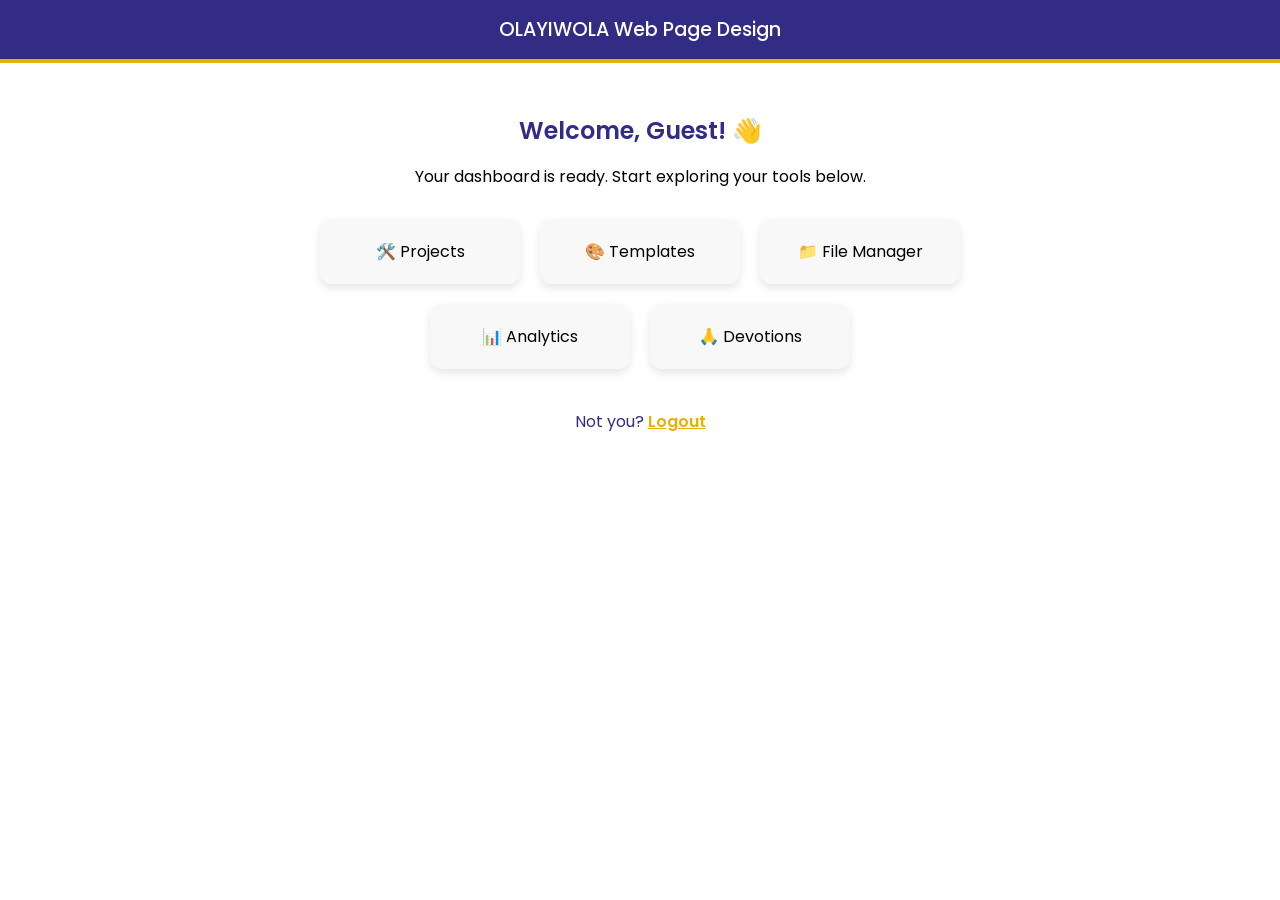
==== dashboard.html @ 11b320f3 "Olayiwola sign up" ====
<!DOCTYPE html>
<html lang="en">
<head>
  <meta charset="UTF-8" />
  <meta name="viewport" content="width=device-width, initial-scale=1.0"/>
  <title>Dashboard | OLAYIWOLA</title>

  <link href="https://fonts.googleapis.com/css2?family=Poppins:wght@300;500;700&display=swap" rel="stylesheet">
  <link rel="stylesheet" href="style.css" />

  <style>
    .dashboard {
      padding: 30px;
      max-width: 900px;
      margin: auto;
      text-align: center;
    }

    .welcome {
      font-size: 1.5em;
      font-weight: 600;
      color: #322C84;
      margin-top: 20px;
    }

    .nav-bar {
      background-color: #322C84;
      color: white;
      padding: 15px;
      text-align: center;
      font-size: 1.2em;
      font-weight: 500;
      border-bottom: 4px solid #E8B000;
    }

    .features {
      display: flex;
      flex-wrap: wrap;
      justify-content: center;
      margin-top: 30px;
      gap: 20px;
    }

    .card {
      background: #f8f8f8;
      padding: 20px;
      border-radius: 12px;
      width: 200px;
      box-shadow: 0 4px 10px rgba(0,0,0,0.1);
      transition: transform 0.3s ease;
    }

    .card:hover {
      transform: translateY(-5px);
      box-shadow: 0 6px 20px rgba(50, 44, 132, 0.2);
    }

    .logout {
      margin-top: 40px;
      color: #322C84;
    }

    .logout a {
      color: #E8B000;
      text-decoration: underline;
      font-weight: 600;
    }
  </style>
</head>
<body>
  <div class="nav-bar">OLAYIWOLA Web Page Design</div>

  <div class="dashboard">
    <h1 class="welcome" id="welcomeName">Welcome! 👋</h1>
    <p>Your dashboard is ready. Start exploring your tools below.</p>

    <div class="features">
      <div class="card">🛠️ Projects</div>
      <div class="card">🎨 Templates</div>
      <div class="card">📁 File Manager</div>
      <div class="card">📊 Analytics</div>
      <div class="card">🙏 Devotions</div>
    </div>

    <div class="logout">
      Not you? <a href="login.html">Logout</a>
    </div>
  </div>

  <script>
    const name = localStorage.getItem("olayiUser");
    const welcome = document.getElementById("welcomeName");

    if (name) {
      welcome.textContent = `Welcome, ${name}! 👋`;
    } else {
      welcome.textContent = "Welcome, Guest! 👋";
    }
  </script>
</body>
</html>
---- style.css ----
* {
  box-sizing: border-box;
}

body {
  margin: 0;
  padding: 0;
  font-family: 'Poppins', sans-serif;
  background: white;
}

.container {
  display: flex;
  flex-direction: column;
  align-items: center;
}

.top {
  background: linear-gradient(135deg, #322C84, #4B3AB7);
  width: 100%;
  padding: 30px 0;
  border-bottom-left-radius: 40px;
  border-bottom-right-radius: 40px;
  text-align: center;
}

.logo-img {
  width: 180px;
  height: auto;
  border-radius: 50%;
  box-shadow: 0 4px 10px rgba(0,0,0,0.2);
}

.form-container {
  margin-top: -30px;
  background: white;
  padding: 25px;
  border-radius: 16px;
  width: 100%;
  max-width: 400px;
  box-shadow: 0 10px 25px rgba(50, 44, 132, 0.2);
  transition: transform 0.3s ease, box-shadow 0.3s ease;
}

.form-container:hover {
  transform: translateY(-4px);
  box-shadow: 0 15px 30px rgba(50, 44, 132, 0.3);
}

.form-container h2 {
  margin: 0 0 10px;
  text-align: center;
  color: #322C84;
}

.subtitle {
  text-align: center;
  color: #555;
  font-size: 0.95em;
  margin-bottom: 20px;
  font-weight: 500;
}

input[type="text"],
input[type="email"],
input[type="password"] {
  width: 100%;
  padding: 14px;
  margin-bottom: 10px;
  border: 1px solid #ccc;
  border-radius: 12px;
  font-size: 1em;
  transition: border 0.3s ease;
}

input:focus {
  border-color: #322C84;
}

.password-wrapper {
  position: relative;
}

.eye-icon {
  position: absolute;
  right: 10px;
  top: 12px;
  cursor: pointer;
  user-select: none;
  font-size: 1.2em;
}

.checkbox-label {
  font-size: 0.8em;
  margin-bottom: 15px;
  display: block;
}

button {
  width: 100%;
  background: linear-gradient(to right, #E8B000, #d3a000);
  color: white;
  border: none;
  padding: 12px;
  border-radius: 8px;
  font-size: 1em;
  font-weight: 600;
  cursor: pointer;
  transition: transform 0.2s ease, box-shadow 0.2s ease;
}

button:hover {
  transform: scale(1.03);
  box-shadow: 0 4px 15px rgba(232, 176, 0, 0.4);
}

.login-text {
  text-align: center;
  margin-top: 10px;
  font-size: 0.85em;
}

a {
  color: #322C84;
  text-decoration: none;
}

.error {
  color: red;
  font-size: 0.8em;
  margin-bottom: 8px;
  display: block;
}

/* ───── 📱 Mobile Responsive Design ───── */
@media screen and (max-width: 768px) {
  .form-container {
    padding: 20px;
    width: 90%;
  }

  .logo-img {
    width: 130px;
  }

  .form-container h2 {
    font-size: 1.4em;
  }

  .subtitle {
    font-size: 0.9em;
  }

  .dashboard {
    padding: 20px;
  }

  .features {
    flex-direction: column;
    gap: 15px;
  }

  .card {
    width: 100%;
    max-width: 300px;
    margin: auto;
  }

  .nav-bar {
    font-size: 1em;
    padding: 12px;
  }

  .welcome {
    font-size: 1.2em;
  }

  button {
    font-size: 1em;
    padding: 12px;
  }

  .eye-icon {
    font-size: 1em;
    top: 14px;
  }
}
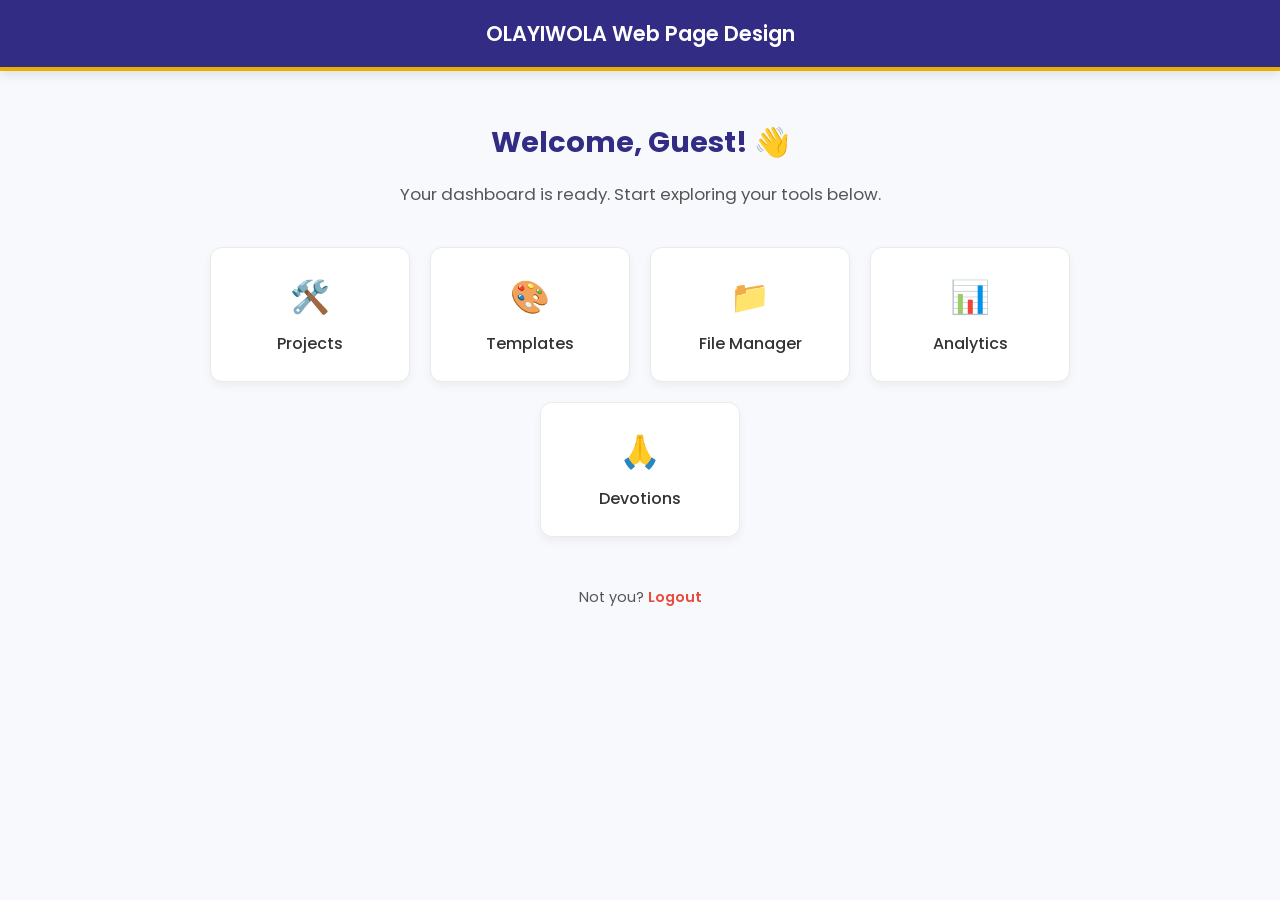
==== commit 29c4275a: "Upgraded UI, accessibility, and form validation" ====
--- a/dashboard.html
+++ b/dashboard.html
@@ -10,84 +10,112 @@
 
   <style>
     .dashboard {
-      padding: 30px;
+      padding: 40px 20px;
       max-width: 900px;
       margin: auto;
       text-align: center;
     }
 
     .welcome {
-      font-size: 1.5em;
-      font-weight: 600;
+      font-size: 1.8em;
+      font-weight: 700;
       color: #322C84;
-      margin-top: 20px;
+      margin-top: 10px;
+      margin-bottom: 5px;
+    }
+
+    .dashboard p {
+      color: #555;
+      font-size: 1.05em;
+      margin-bottom: 40px;
     }
 
     .nav-bar {
       background-color: #322C84;
       color: white;
-      padding: 15px;
+      padding: 18px;
       text-align: center;
-      font-size: 1.2em;
-      font-weight: 500;
+      font-size: 1.3em;
+      font-weight: 600;
       border-bottom: 4px solid #E8B000;
+      box-shadow: 0 4px 10px rgba(0,0,0,0.1);
     }
 
     .features {
       display: flex;
       flex-wrap: wrap;
       justify-content: center;
-      margin-top: 30px;
       gap: 20px;
     }
 
+    /* UPGRADE: Made cards feel more like clickable dashboard tools */
     .card {
-      background: #f8f8f8;
-      padding: 20px;
+      background: #ffffff;
+      padding: 25px 20px;
       border-radius: 12px;
       width: 200px;
-      box-shadow: 0 4px 10px rgba(0,0,0,0.1);
-      transition: transform 0.3s ease;
+      box-shadow: 0 4px 10px rgba(0,0,0,0.05);
+      border: 1px solid #eaeaea;
+      transition: all 0.3s ease;
+      cursor: pointer; /* Shows it's clickable */
+      font-weight: 500;
+      color: #333;
+      display: flex;
+      flex-direction: column;
+      align-items: center;
+      gap: 10px;
+    }
+
+    .card span {
+      font-size: 2em; /* Makes the emojis pop! */
     }
 
     .card:hover {
       transform: translateY(-5px);
-      box-shadow: 0 6px 20px rgba(50, 44, 132, 0.2);
+      box-shadow: 0 8px 25px rgba(50, 44, 132, 0.15);
+      border-color: #322C84;
     }
 
     .logout {
-      margin-top: 40px;
-      color: #322C84;
+      margin-top: 50px;
+      color: #555;
+      font-size: 0.9em;
     }
 
     .logout a {
-      color: #E8B000;
-      text-decoration: underline;
+      color: #e74c3c; /* Red color implies a logout/destructive action */
+      text-decoration: none;
       font-weight: 600;
+      transition: opacity 0.2s ease;
+    }
+
+    .logout a:hover {
+      opacity: 0.7;
     }
   </style>
 </head>
 <body>
-  <div class="nav-bar">OLAYIWOLA Web Page Design</div>
+  <nav class="nav-bar">OLAYIWOLA Web Page Design</nav>
 
-  <div class="dashboard">
+  <main class="dashboard">
     <h1 class="welcome" id="welcomeName">Welcome! 👋</h1>
     <p>Your dashboard is ready. Start exploring your tools below.</p>
 
     <div class="features">
-      <div class="card">🛠️ Projects</div>
-      <div class="card">🎨 Templates</div>
-      <div class="card">📁 File Manager</div>
-      <div class="card">📊 Analytics</div>
-      <div class="card">🙏 Devotions</div>
+      <div class="card"><span>🛠️</span> Projects</div>
+      <div class="card"><span>🎨</span> Templates</div>
+      <div class="card"><span>📁</span> File Manager</div>
+      <div class="card"><span>📊</span> Analytics</div>
+      <div class="card"><span>🙏</span> Devotions</div>
     </div>
 
     <div class="logout">
-      Not you? <a href="login.html">Logout</a>
+      Not you? <a href="#" onclick="logoutUser(event)">Logout</a>
     </div>
-  </div>
+  </main>
 
   <script>
+    // 1. Fetch name and display it
     const name = localStorage.getItem("olayiUser");
     const welcome = document.getElementById("welcomeName");
 
@@ -96,6 +124,13 @@
     } else {
       welcome.textContent = "Welcome, Guest! 👋";
     }
+
+    // 2. UPGRADE: The logic to properly clear memory on logout
+    function logoutUser(event) {
+      event.preventDefault(); // Stop normal link click
+      localStorage.removeItem("olayiUser"); // Delete the saved name!
+      window.location.href = "login.html"; // Send them back to the start
+    }
   </script>
 </body>
 </html>
--- a/style.css
+++ b/style.css
@@ -6,19 +6,20 @@
   margin: 0;
   padding: 0;
   font-family: 'Poppins', sans-serif;
-  background: white;
+  background: #f8f9fc; /* Slightly off-white background makes the white form pop more */
 }
 
 .container {
   display: flex;
   flex-direction: column;
   align-items: center;
+  min-height: 100vh; /* Ensures the page takes up the full screen height */
 }
 
 .top {
   background: linear-gradient(135deg, #322C84, #4B3AB7);
   width: 100%;
-  padding: 30px 0;
+  padding: 40px 0 60px 0; /* Added more bottom padding to sit behind the form */
   border-bottom-left-radius: 40px;
   border-bottom-right-radius: 40px;
   text-align: center;
@@ -32,23 +33,23 @@
 }
 
 .form-container {
-  margin-top: -30px;
+  margin-top: -40px; /* Pulls form up over the curved background */
   background: white;
-  padding: 25px;
+  padding: 30px;
   border-radius: 16px;
-  width: 100%;
+  width: 90%; /* Better for mobile scaling */
   max-width: 400px;
-  box-shadow: 0 10px 25px rgba(50, 44, 132, 0.2);
+  box-shadow: 0 10px 25px rgba(50, 44, 132, 0.15);
   transition: transform 0.3s ease, box-shadow 0.3s ease;
 }
 
 .form-container:hover {
   transform: translateY(-4px);
-  box-shadow: 0 15px 30px rgba(50, 44, 132, 0.3);
+  box-shadow: 0 15px 30px rgba(50, 44, 132, 0.25);
 }
 
 .form-container h2 {
-  margin: 0 0 10px;
+  margin: 0 0 5px;
   text-align: center;
   color: #322C84;
 }
@@ -56,8 +57,8 @@
 .subtitle {
   text-align: center;
   color: #555;
-  font-size: 0.95em;
-  margin-bottom: 20px;
+  font-size: 0.9em;
+  margin-bottom: 25px;
   font-weight: 500;
 }
 
@@ -66,122 +67,106 @@
 input[type="password"] {
   width: 100%;
   padding: 14px;
-  margin-bottom: 10px;
-  border: 1px solid #ccc;
+  margin-bottom: 5px;
+  border: 2px solid #e1e1e1; /* Slightly thicker initial border */
   border-radius: 12px;
   font-size: 1em;
-  transition: border 0.3s ease;
+  transition: all 0.3s ease;
+  outline: none; /* Removes harsh default outline */
 }
 
 input:focus {
   border-color: #322C84;
+  box-shadow: 0 0 0 3px rgba(50, 44, 132, 0.1); /* Adds a soft glow when typing */
 }
 
 .password-wrapper {
   position: relative;
 }
 
+/* UPGRADED: Button reset styles for the new eye icon */
 .eye-icon {
   position: absolute;
-  right: 10px;
-  top: 12px;
+  right: 12px;
+  top: 50%;
+  transform: translateY(-50%); /* perfectly centers the eye vertically */
+  background: none;
+  border: none;
   cursor: pointer;
-  user-select: none;
   font-size: 1.2em;
+  padding: 0;
+  color: #555;
 }
 
 .checkbox-label {
-  font-size: 0.8em;
-  margin-bottom: 15px;
-  display: block;
+  font-size: 0.85em;
+  margin-bottom: 20px;
+  display: flex; /* Aligns checkbox and text nicely */
+  align-items: center;
+  gap: 8px; /* Space between box and text */
+  color: #555;
 }
 
-button {
+.checkbox-label input {
+  margin: 0;
+  cursor: pointer;
+}
+
+button[type="submit"] {
   width: 100%;
   background: linear-gradient(to right, #E8B000, #d3a000);
   color: white;
   border: none;
-  padding: 12px;
-  border-radius: 8px;
-  font-size: 1em;
+  padding: 14px;
+  border-radius: 10px;
+  font-size: 1.05em;
   font-weight: 600;
   cursor: pointer;
-  transition: transform 0.2s ease, box-shadow 0.2s ease;
+  transition: all 0.3s ease;
 }
 
-button:hover {
-  transform: scale(1.03);
-  box-shadow: 0 4px 15px rgba(232, 176, 0, 0.4);
+button[type="submit"]:hover {
+  transform: translateY(-2px);
+  box-shadow: 0 6px 15px rgba(232, 176, 0, 0.3);
 }
 
 .login-text {
   text-align: center;
-  margin-top: 10px;
-  font-size: 0.85em;
+  margin-top: 20px;
+  font-size: 0.9em;
+  color: #666;
 }
 
 a {
   color: #322C84;
   text-decoration: none;
+  font-weight: 600;
+  transition: color 0.2s ease;
+}
+
+a:hover {
+  color: #E8B000; /* Links turn gold on hover! */
 }
 
 .error {
-  color: red;
+  color: #e74c3c; /* A slightly softer, more professional red */
   font-size: 0.8em;
-  margin-bottom: 8px;
+  margin-bottom: 15px;
   display: block;
+  min-height: 15px; /* Prevents form jumping when error appears */
 }
 
 /* ───── 📱 Mobile Responsive Design ───── */
 @media screen and (max-width: 768px) {
-  .form-container {
-    padding: 20px;
-    width: 90%;
+  .top {
+    padding: 30px 0 50px 0;
+  }
+  
+  .logo-img {
+    width: 140px;
   }
 
-  .logo-img {
-    width: 130px;
-  }
-
-  .form-container h2 {
-    font-size: 1.4em;
-  }
-
-  .subtitle {
-    font-size: 0.9em;
-  }
-
-  .dashboard {
-    padding: 20px;
-  }
-
-  .features {
-    flex-direction: column;
-    gap: 15px;
-  }
-
-  .card {
-    width: 100%;
-    max-width: 300px;
-    margin: auto;
-  }
-
-  .nav-bar {
-    font-size: 1em;
-    padding: 12px;
-  }
-
-  .welcome {
-    font-size: 1.2em;
-  }
-
-  button {
-    font-size: 1em;
-    padding: 12px;
-  }
-
-  .eye-icon {
-    font-size: 1em;
-    top: 14px;
+  .form-container {
+    padding: 25px 20px;
   }
 }
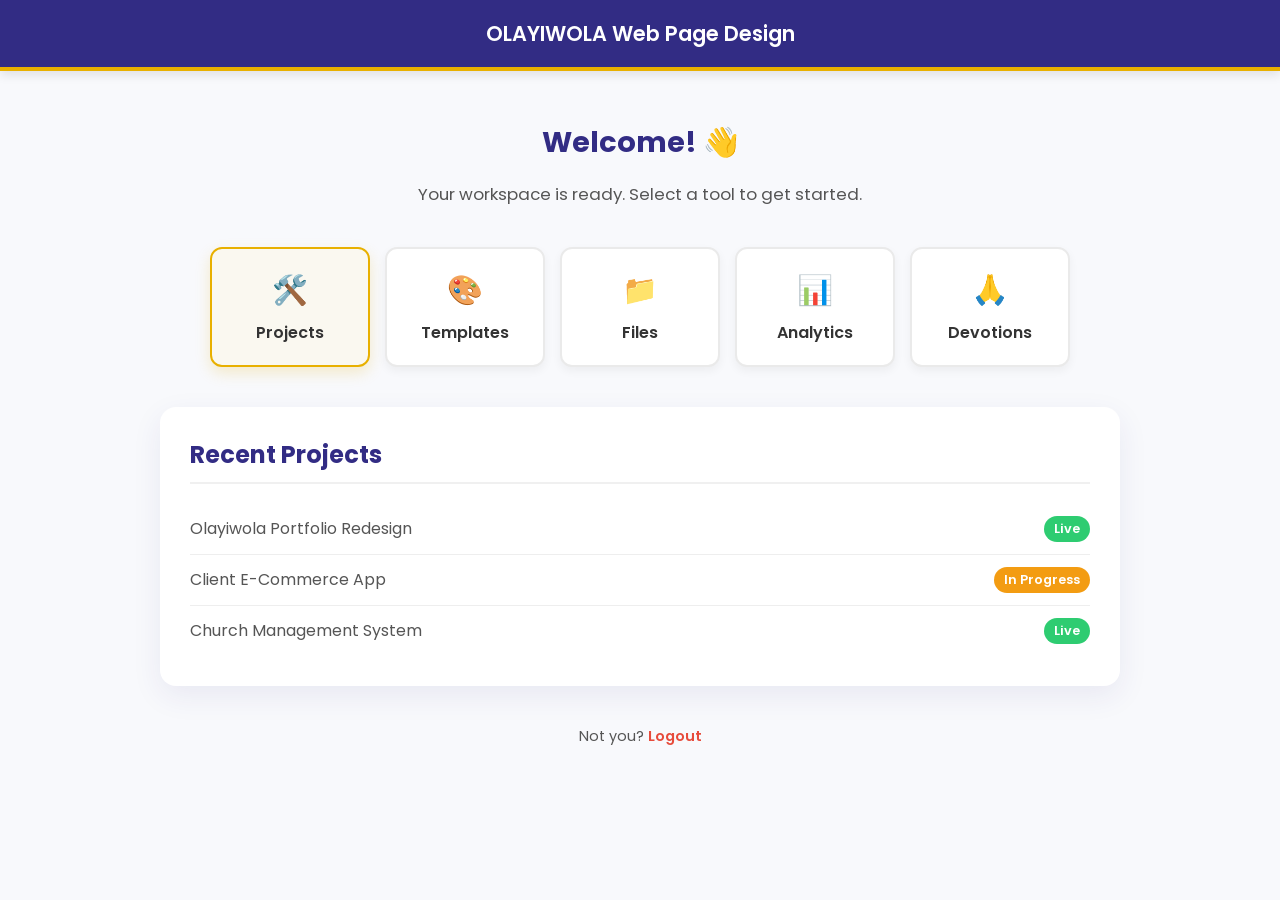
==== commit 73768b4b: "update dashboard.html" ====
--- a/dashboard.html
+++ b/dashboard.html
@@ -11,7 +11,7 @@
   <style>
     .dashboard {
       padding: 40px 20px;
-      max-width: 900px;
+      max-width: 1000px;
       margin: auto;
       text-align: center;
     }
@@ -24,7 +24,7 @@
       margin-bottom: 5px;
     }
 
-    .dashboard p {
+    .dashboard > p {
       color: #555;
       font-size: 1.05em;
       margin-bottom: 40px;
@@ -45,52 +45,99 @@
       display: flex;
       flex-wrap: wrap;
       justify-content: center;
-      gap: 20px;
-    }
-
-    /* UPGRADE: Made cards feel more like clickable dashboard tools */
+      gap: 15px;
+    }
+
+    /* UPGRADED CARDS: Added active states */
     .card {
       background: #ffffff;
-      padding: 25px 20px;
+      padding: 20px 15px;
       border-radius: 12px;
-      width: 200px;
+      width: 160px;
       box-shadow: 0 4px 10px rgba(0,0,0,0.05);
-      border: 1px solid #eaeaea;
+      border: 2px solid #eaeaea;
       transition: all 0.3s ease;
-      cursor: pointer; /* Shows it's clickable */
-      font-weight: 500;
+      cursor: pointer; 
+      font-weight: 600;
       color: #333;
       display: flex;
       flex-direction: column;
       align-items: center;
-      gap: 10px;
-    }
-
-    .card span {
-      font-size: 2em; /* Makes the emojis pop! */
-    }
+      gap: 8px;
+    }
+
+    .card span { font-size: 1.8em; }
 
     .card:hover {
-      transform: translateY(-5px);
-      box-shadow: 0 8px 25px rgba(50, 44, 132, 0.15);
-      border-color: #322C84;
-    }
+      transform: translateY(-3px);
+      box-shadow: 0 8px 20px rgba(50, 44, 132, 0.1);
+    }
+
+    /* The glowing gold border for the selected card */
+    .card.active {
+      border-color: #E8B000;
+      background: #faf8f0;
+      box-shadow: 0 6px 15px rgba(232, 176, 0, 0.2);
+    }
+
+    /* --- THE NEW CONTENT PANELS --- */
+    .content-area {
+      margin-top: 40px;
+      background: white;
+      border-radius: 16px;
+      padding: 30px;
+      box-shadow: 0 10px 30px rgba(50, 44, 132, 0.08);
+      text-align: left;
+      min-height: 250px;
+    }
+
+    .tab-panel {
+      display: none; /* Hidden by default */
+      animation: fadeIn 0.4s ease forwards;
+    }
+
+    /* Shows the active panel */
+    .tab-panel.active-panel {
+      display: block; 
+    }
+
+    @keyframes fadeIn {
+      from { opacity: 0; transform: translateY(10px); }
+      to { opacity: 1; transform: translateY(0); }
+    }
+
+    .tab-panel h2 {
+      color: #322C84;
+      margin-top: 0;
+      border-bottom: 2px solid #f0f0f0;
+      padding-bottom: 10px;
+      margin-bottom: 20px;
+    }
+
+    /* Styles for the fake professional data inside panels */
+    .data-list { list-style: none; padding: 0; margin: 0; }
+    .data-list li { padding: 12px 0; border-bottom: 1px solid #eee; display: flex; justify-content: space-between; align-items: center; color: #555;}
+    .data-list li:last-child { border: none; }
+    .badge { background: #2ecc71; color: white; padding: 4px 10px; border-radius: 20px; font-size: 0.8em; font-weight: 600; }
+    .badge.pending { background: #f39c12; }
+    
+    .stats-grid { display: flex; gap: 20px; }
+    .stat-box { background: #f8f9fc; padding: 20px; border-radius: 10px; flex: 1; text-align: center; border: 1px solid #eee; }
+    .stat-box h3 { font-size: 2em; color: #E8B000; margin: 0; }
+    .stat-box p { margin: 5px 0 0 0; font-size: 0.9em; font-weight: 500; }
+
+    .devotion-quote { font-size: 1.2em; font-style: italic; color: #444; border-left: 4px solid #322C84; padding-left: 15px; background: #f8f9fc; padding: 20px; border-radius: 0 8px 8px 0; }
 
     .logout {
-      margin-top: 50px;
+      margin-top: 40px;
       color: #555;
       font-size: 0.9em;
     }
 
     .logout a {
-      color: #e74c3c; /* Red color implies a logout/destructive action */
+      color: #e74c3c; 
       text-decoration: none;
       font-weight: 600;
-      transition: opacity 0.2s ease;
-    }
-
-    .logout a:hover {
-      opacity: 0.7;
     }
   </style>
 </head>
@@ -99,14 +146,72 @@
 
   <main class="dashboard">
     <h1 class="welcome" id="welcomeName">Welcome! 👋</h1>
-    <p>Your dashboard is ready. Start exploring your tools below.</p>
+    <p>Your workspace is ready. Select a tool to get started.</p>
 
     <div class="features">
-      <div class="card"><span>🛠️</span> Projects</div>
-      <div class="card"><span>🎨</span> Templates</div>
-      <div class="card"><span>📁</span> File Manager</div>
-      <div class="card"><span>📊</span> Analytics</div>
-      <div class="card"><span>🙏</span> Devotions</div>
+      <div class="card active" onclick="switchTab(event, 'projects')"><span>🛠️</span> Projects</div>
+      <div class="card" onclick="switchTab(event, 'templates')"><span>🎨</span> Templates</div>
+      <div class="card" onclick="switchTab(event, 'files')"><span>📁</span> Files</div>
+      <div class="card" onclick="switchTab(event, 'analytics')"><span>📊</span> Analytics</div>
+      <div class="card" onclick="switchTab(event, 'devotions')"><span>🙏</span> Devotions</div>
+    </div>
+
+    <div class="content-area">
+      
+      <div id="projects" class="tab-panel active-panel">
+        <h2>Recent Projects</h2>
+        <ul class="data-list">
+          <li>Olayiwola Portfolio Redesign <span class="badge">Live</span></li>
+          <li>Client E-Commerce App <span class="badge pending">In Progress</span></li>
+          <li>Church Management System <span class="badge">Live</span></li>
+        </ul>
+      </div>
+
+      <div id="templates" class="tab-panel">
+        <h2>Premium Templates</h2>
+        <ul class="data-list">
+          <li>Minimalist Blog Theme <span>⬇️ 14 Downloads</span></li>
+          <li>Modern SaaS Landing Page <span>⬇️ 42 Downloads</span></li>
+          <li>Creative Agency Portfolio <span>⬇️ 8 Downloads</span></li>
+        </ul>
+      </div>
+
+      <div id="files" class="tab-panel">
+        <h2>File Manager</h2>
+        <ul class="data-list">
+          <li>📄 index.html <span>12 KB</span></li>
+          <li>🎨 style.css <span>8 KB</span></li>
+          <li>⚙️ script.js <span>4 KB</span></li>
+          <li>🖼️ olayiwola-logo.png <span>1.2 MB</span></li>
+        </ul>
+      </div>
+
+      <div id="analytics" class="tab-panel">
+        <h2>Site Analytics (Last 30 Days)</h2>
+        <div class="stats-grid">
+          <div class="stat-box">
+            <h3>1,248</h3>
+            <p>Total Visitors</p>
+          </div>
+          <div class="stat-box">
+            <h3>3.4m</h3>
+            <p>Avg. Session</p>
+          </div>
+          <div class="stat-box">
+            <h3>28%</h3>
+            <p>Bounce Rate</p>
+          </div>
+        </div>
+      </div>
+
+      <div id="devotions" class="tab-panel">
+        <h2>Daily Devotion</h2>
+        <div class="devotion-quote">
+          "Commit to the Lord whatever you do, and he will establish your plans."
+          <br><br><strong>- Proverbs 16:3</strong>
+        </div>
+      </div>
+
     </div>
 
     <div class="logout">
@@ -118,18 +223,32 @@
     // 1. Fetch name and display it
     const name = localStorage.getItem("olayiUser");
     const welcome = document.getElementById("welcomeName");
-
     if (name) {
       welcome.textContent = `Welcome, ${name}! 👋`;
-    } else {
-      welcome.textContent = "Welcome, Guest! 👋";
-    }
-
-    // 2. UPGRADE: The logic to properly clear memory on logout
+    }
+
+    // 2. Tab Switching Logic
+    function switchTab(event, tabId) {
+      // Remove 'active' class from all cards
+      const cards = document.querySelectorAll('.card');
+      cards.forEach(card => card.classList.remove('active'));
+
+      // Remove 'active-panel' from all content panels
+      const panels = document.querySelectorAll('.tab-panel');
+      panels.forEach(panel => panel.classList.remove('active-panel'));
+
+      // Add 'active' to the clicked card
+      event.currentTarget.classList.add('active');
+
+      // Add 'active-panel' to the correct content panel
+      document.getElementById(tabId).classList.add('active-panel');
+    }
+
+    // 3. Logout logic
     function logoutUser(event) {
-      event.preventDefault(); // Stop normal link click
-      localStorage.removeItem("olayiUser"); // Delete the saved name!
-      window.location.href = "login.html"; // Send them back to the start
+      event.preventDefault(); 
+      localStorage.removeItem("olayiUser"); 
+      window.location.href = "login.html"; 
     }
   </script>
 </body>
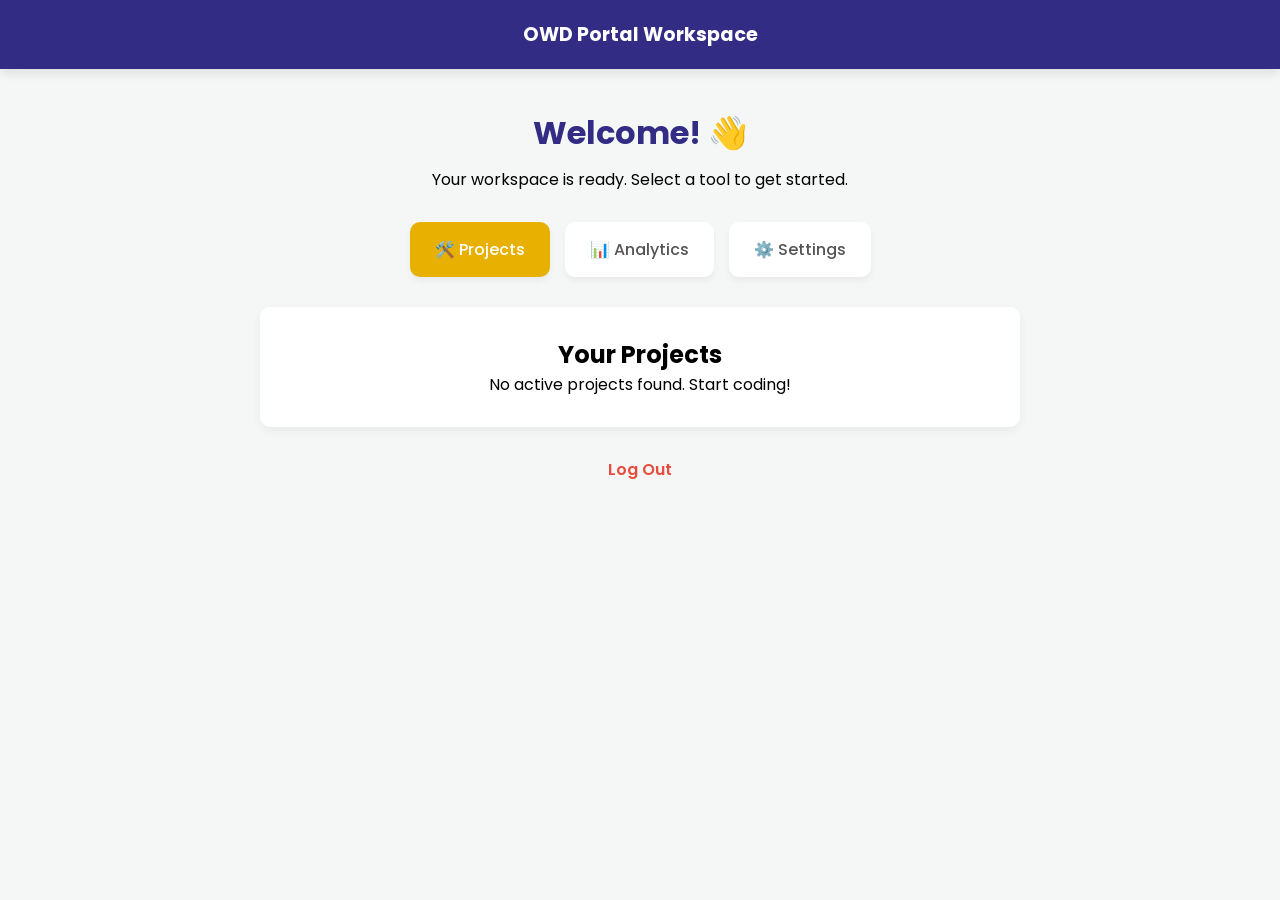
==== commit 9886a5ee: "update" ====
--- a/dashboard.html
+++ b/dashboard.html
@@ -1,255 +1,46 @@
 <!DOCTYPE html>
 <html lang="en">
 <head>
-  <meta charset="UTF-8" />
-  <meta name="viewport" content="width=device-width, initial-scale=1.0"/>
-  <title>Dashboard | OLAYIWOLA</title>
-
+  <meta charset="UTF-8">
+  <meta name="viewport" content="width=device-width, initial-scale=1.0">
+  <title>Dashboard | OWD Portal</title>
+  <link rel="manifest" href="manifest.json">
+  <link rel="apple-touch-icon" href="owd-logo.png">
   <link href="https://fonts.googleapis.com/css2?family=Poppins:wght@300;500;700&display=swap" rel="stylesheet">
-  <link rel="stylesheet" href="style.css" />
-
-  <style>
-    .dashboard {
-      padding: 40px 20px;
-      max-width: 1000px;
-      margin: auto;
-      text-align: center;
-    }
-
-    .welcome {
-      font-size: 1.8em;
-      font-weight: 700;
-      color: #322C84;
-      margin-top: 10px;
-      margin-bottom: 5px;
-    }
-
-    .dashboard > p {
-      color: #555;
-      font-size: 1.05em;
-      margin-bottom: 40px;
-    }
-
-    .nav-bar {
-      background-color: #322C84;
-      color: white;
-      padding: 18px;
-      text-align: center;
-      font-size: 1.3em;
-      font-weight: 600;
-      border-bottom: 4px solid #E8B000;
-      box-shadow: 0 4px 10px rgba(0,0,0,0.1);
-    }
-
-    .features {
-      display: flex;
-      flex-wrap: wrap;
-      justify-content: center;
-      gap: 15px;
-    }
-
-    /* UPGRADED CARDS: Added active states */
-    .card {
-      background: #ffffff;
-      padding: 20px 15px;
-      border-radius: 12px;
-      width: 160px;
-      box-shadow: 0 4px 10px rgba(0,0,0,0.05);
-      border: 2px solid #eaeaea;
-      transition: all 0.3s ease;
-      cursor: pointer; 
-      font-weight: 600;
-      color: #333;
-      display: flex;
-      flex-direction: column;
-      align-items: center;
-      gap: 8px;
-    }
-
-    .card span { font-size: 1.8em; }
-
-    .card:hover {
-      transform: translateY(-3px);
-      box-shadow: 0 8px 20px rgba(50, 44, 132, 0.1);
-    }
-
-    /* The glowing gold border for the selected card */
-    .card.active {
-      border-color: #E8B000;
-      background: #faf8f0;
-      box-shadow: 0 6px 15px rgba(232, 176, 0, 0.2);
-    }
-
-    /* --- THE NEW CONTENT PANELS --- */
-    .content-area {
-      margin-top: 40px;
-      background: white;
-      border-radius: 16px;
-      padding: 30px;
-      box-shadow: 0 10px 30px rgba(50, 44, 132, 0.08);
-      text-align: left;
-      min-height: 250px;
-    }
-
-    .tab-panel {
-      display: none; /* Hidden by default */
-      animation: fadeIn 0.4s ease forwards;
-    }
-
-    /* Shows the active panel */
-    .tab-panel.active-panel {
-      display: block; 
-    }
-
-    @keyframes fadeIn {
-      from { opacity: 0; transform: translateY(10px); }
-      to { opacity: 1; transform: translateY(0); }
-    }
-
-    .tab-panel h2 {
-      color: #322C84;
-      margin-top: 0;
-      border-bottom: 2px solid #f0f0f0;
-      padding-bottom: 10px;
-      margin-bottom: 20px;
-    }
-
-    /* Styles for the fake professional data inside panels */
-    .data-list { list-style: none; padding: 0; margin: 0; }
-    .data-list li { padding: 12px 0; border-bottom: 1px solid #eee; display: flex; justify-content: space-between; align-items: center; color: #555;}
-    .data-list li:last-child { border: none; }
-    .badge { background: #2ecc71; color: white; padding: 4px 10px; border-radius: 20px; font-size: 0.8em; font-weight: 600; }
-    .badge.pending { background: #f39c12; }
-    
-    .stats-grid { display: flex; gap: 20px; }
-    .stat-box { background: #f8f9fc; padding: 20px; border-radius: 10px; flex: 1; text-align: center; border: 1px solid #eee; }
-    .stat-box h3 { font-size: 2em; color: #E8B000; margin: 0; }
-    .stat-box p { margin: 5px 0 0 0; font-size: 0.9em; font-weight: 500; }
-
-    .devotion-quote { font-size: 1.2em; font-style: italic; color: #444; border-left: 4px solid #322C84; padding-left: 15px; background: #f8f9fc; padding: 20px; border-radius: 0 8px 8px 0; }
-
-    .logout {
-      margin-top: 40px;
-      color: #555;
-      font-size: 0.9em;
-    }
-
-    .logout a {
-      color: #e74c3c; 
-      text-decoration: none;
-      font-weight: 600;
-    }
-  </style>
+  <link rel="stylesheet" href="style.css">
 </head>
-<body>
-  <nav class="nav-bar">OLAYIWOLA Web Page Design</nav>
+<body class="dashboard-body">
+  
+  <nav class="nav-bar">OWD Portal Workspace</nav>
 
   <main class="dashboard">
-    <h1 class="welcome" id="welcomeName">Welcome! 👋</h1>
+    <h1 class="welcome">Welcome! 👋</h1>
     <p>Your workspace is ready. Select a tool to get started.</p>
-
+    
     <div class="features">
       <div class="card active" onclick="switchTab(event, 'projects')"><span>🛠️</span> Projects</div>
-      <div class="card" onclick="switchTab(event, 'templates')"><span>🎨</span> Templates</div>
-      <div class="card" onclick="switchTab(event, 'files')"><span>📁</span> Files</div>
       <div class="card" onclick="switchTab(event, 'analytics')"><span>📊</span> Analytics</div>
-      <div class="card" onclick="switchTab(event, 'devotions')"><span>🙏</span> Devotions</div>
+      <div class="card" onclick="switchTab(event, 'settings')"><span>⚙️</span> Settings</div>
     </div>
 
-    <div class="content-area">
-      
-      <div id="projects" class="tab-panel active-panel">
-        <h2>Recent Projects</h2>
-        <ul class="data-list">
-          <li>Olayiwola Portfolio Redesign <span class="badge">Live</span></li>
-          <li>Client E-Commerce App <span class="badge pending">In Progress</span></li>
-          <li>Church Management System <span class="badge">Live</span></li>
-        </ul>
-      </div>
-
-      <div id="templates" class="tab-panel">
-        <h2>Premium Templates</h2>
-        <ul class="data-list">
-          <li>Minimalist Blog Theme <span>⬇️ 14 Downloads</span></li>
-          <li>Modern SaaS Landing Page <span>⬇️ 42 Downloads</span></li>
-          <li>Creative Agency Portfolio <span>⬇️ 8 Downloads</span></li>
-        </ul>
-      </div>
-
-      <div id="files" class="tab-panel">
-        <h2>File Manager</h2>
-        <ul class="data-list">
-          <li>📄 index.html <span>12 KB</span></li>
-          <li>🎨 style.css <span>8 KB</span></li>
-          <li>⚙️ script.js <span>4 KB</span></li>
-          <li>🖼️ olayiwola-logo.png <span>1.2 MB</span></li>
-        </ul>
-      </div>
-
-      <div id="analytics" class="tab-panel">
-        <h2>Site Analytics (Last 30 Days)</h2>
-        <div class="stats-grid">
-          <div class="stat-box">
-            <h3>1,248</h3>
-            <p>Total Visitors</p>
-          </div>
-          <div class="stat-box">
-            <h3>3.4m</h3>
-            <p>Avg. Session</p>
-          </div>
-          <div class="stat-box">
-            <h3>28%</h3>
-            <p>Bounce Rate</p>
-          </div>
-        </div>
-      </div>
-
-      <div id="devotions" class="tab-panel">
-        <h2>Daily Devotion</h2>
-        <div class="devotion-quote">
-          "Commit to the Lord whatever you do, and he will establish your plans."
-          <br><br><strong>- Proverbs 16:3</strong>
-        </div>
-      </div>
-
+    <div id="projects" class="tab-content active-tab">
+      <h2>Your Projects</h2>
+      <p>No active projects found. Start coding!</p>
     </div>
 
-    <div class="logout">
-      Not you? <a href="#" onclick="logoutUser(event)">Logout</a>
+    <div id="analytics" class="tab-content">
+      <h2>Site Analytics</h2>
+      <p>Traffic is looking great this week.</p>
     </div>
+
+    <div id="settings" class="tab-content">
+      <h2>Account Settings</h2>
+      <p>Manage your profile and preferences.</p>
+    </div>
+
+    <p class="logout"><a href="login.html">Log Out</a></p>
   </main>
 
-  <script>
-    // 1. Fetch name and display it
-    const name = localStorage.getItem("olayiUser");
-    const welcome = document.getElementById("welcomeName");
-    if (name) {
-      welcome.textContent = `Welcome, ${name}! 👋`;
-    }
-
-    // 2. Tab Switching Logic
-    function switchTab(event, tabId) {
-      // Remove 'active' class from all cards
-      const cards = document.querySelectorAll('.card');
-      cards.forEach(card => card.classList.remove('active'));
-
-      // Remove 'active-panel' from all content panels
-      const panels = document.querySelectorAll('.tab-panel');
-      panels.forEach(panel => panel.classList.remove('active-panel'));
-
-      // Add 'active' to the clicked card
-      event.currentTarget.classList.add('active');
-
-      // Add 'active-panel' to the correct content panel
-      document.getElementById(tabId).classList.add('active-panel');
-    }
-
-    // 3. Logout logic
-    function logoutUser(event) {
-      event.preventDefault(); 
-      localStorage.removeItem("olayiUser"); 
-      window.location.href = "login.html"; 
-    }
-  </script>
+  <script src="script.js"></script>
 </body>
 </html>
--- a/style.css
+++ b/style.css
@@ -1,172 +1,181 @@
 * {
+  margin: 0;
+  padding: 0;
   box-sizing: border-box;
+  font-family: 'Poppins', sans-serif;
 }
 
 body {
-  margin: 0;
-  padding: 0;
-  font-family: 'Poppins', sans-serif;
-  background: #f8f9fc; /* Slightly off-white background makes the white form pop more */
-}
-
-.container {
+  min-height: 100vh;
   display: flex;
   flex-direction: column;
   align-items: center;
-  min-height: 100vh; /* Ensures the page takes up the full screen height */
+  /* Premium Animated Background */
+  background: linear-gradient(-45deg, #1a2530, #322C84, #1a2530, #000000);
+  background-size: 400% 400%;
+  animation: bgShift 15s ease infinite;
 }
 
-.top {
-  background: linear-gradient(135deg, #322C84, #4B3AB7);
-  width: 100%;
-  padding: 40px 0 60px 0; /* Added more bottom padding to sit behind the form */
-  border-bottom-left-radius: 40px;
-  border-bottom-right-radius: 40px;
-  text-align: center;
+body.dashboard-body {
+  background: #f4f7f6; /* Lighter background for the actual workspace */
+  animation: none;
 }
 
-.logo-img {
-  width: 180px;
-  height: auto;
-  border-radius: 50%;
-  box-shadow: 0 4px 10px rgba(0,0,0,0.2);
+@keyframes bgShift {
+  0% { background-position: 0% 50%; }
+  50% { background-position: 100% 50%; }
+  100% { background-position: 0% 50%; }
 }
 
-.form-container {
-  margin-top: -40px; /* Pulls form up over the curved background */
-  background: white;
-  padding: 30px;
-  border-radius: 16px;
-  width: 90%; /* Better for mobile scaling */
-  max-width: 400px;
-  box-shadow: 0 10px 25px rgba(50, 44, 132, 0.15);
-  transition: transform 0.3s ease, box-shadow 0.3s ease;
+/* --- LOGO ANIMATIONS --- */
+.top {
+  width: 100%;
+  display: flex;
+  justify-content: center;
+  align-items: center;
+  padding-top: 40px; 
+  padding-bottom: 20px;
 }
 
-.form-container:hover {
-  transform: translateY(-4px);
-  box-shadow: 0 15px 30px rgba(50, 44, 132, 0.25);
+.top .logo-img {
+  max-width: 110px; 
+  filter: drop-shadow(0 0 15px rgba(232, 176, 0, 0.6)); 
+  animation: elegantSpin 8s linear infinite, pulseGlow 3s ease-in-out infinite alternate;
 }
 
-.form-container h2 {
-  margin: 0 0 5px;
-  text-align: center;
-  color: #322C84;
+@keyframes elegantSpin {
+  from { transform: rotateY(0deg); }
+  to { transform: rotateY(360deg); }
 }
 
-.subtitle {
+@keyframes pulseGlow {
+  from { filter: drop-shadow(0 0 8px rgba(232, 176, 0, 0.3)); }
+  to { filter: drop-shadow(0 0 25px rgba(232, 176, 0, 0.9)); }
+}
+
+/* --- FORM CONTAINER --- */
+.container {
+  background: #ffffff;
+  padding: 40px 30px;
+  border-radius: 15px;
+  box-shadow: 0 10px 30px rgba(0, 0, 0, 0.3);
+  width: 90%;
+  max-width: 400px;
   text-align: center;
-  color: #555;
-  font-size: 0.9em;
-  margin-bottom: 25px;
+  /* Slide up animation */
+  opacity: 0;
+  transform: translateY(30px);
+  animation: slideUpFade 0.8s ease-out forwards;
+}
+
+@keyframes slideUpFade {
+  to { opacity: 1; transform: translateY(0); }
+}
+
+h1 { color: #322C84; margin-bottom: 5px; }
+.subtitle { color: #555; font-size: 0.9em; margin-bottom: 25px; }
+
+form { display: flex; flex-direction: column; gap: 15px; }
+
+input {
+  padding: 15px;
+  border: 1px solid #ddd;
+  border-radius: 8px;
+  font-size: 1em;
+  outline: none;
+  transition: border 0.3s;
+}
+
+input:focus { border-color: #E8B000; }
+
+.password-container { position: relative; display: flex; align-items: center; }
+.password-container input { width: 100%; }
+.eye-icon {
+  position: absolute;
+  right: 15px;
+  cursor: pointer;
+  font-size: 1.2em;
+}
+
+.forgot-link {
+  text-align: right;
+  color: #322C84;
+  font-size: 0.85em;
+  text-decoration: none;
   font-weight: 500;
 }
 
-input[type="text"],
-input[type="email"],
-input[type="password"] {
-  width: 100%;
-  padding: 14px;
-  margin-bottom: 5px;
-  border: 2px solid #e1e1e1; /* Slightly thicker initial border */
-  border-radius: 12px;
-  font-size: 1em;
-  transition: all 0.3s ease;
-  outline: none; /* Removes harsh default outline */
+.btn {
+  background: #E8B000;
+  color: #fff;
+  padding: 15px;
+  border: none;
+  border-radius: 8px;
+  font-size: 1.1em;
+  font-weight: 600;
+  cursor: pointer;
+  transition: background 0.3s;
 }
 
-input:focus {
-  border-color: #322C84;
-  box-shadow: 0 0 0 3px rgba(50, 44, 132, 0.1); /* Adds a soft glow when typing */
+.btn:hover { background: #cda000; }
+
+.switch-page { margin-top: 20px; font-size: 0.9em; color: #555; }
+.switch-page a { color: #322C84; font-weight: 600; text-decoration: none; }
+
+/* --- DASHBOARD STYLES --- */
+.nav-bar {
+  width: 100%;
+  background: #322C84;
+  color: white;
+  padding: 20px;
+  text-align: center;
+  font-weight: 700;
+  font-size: 1.2em;
+  box-shadow: 0 4px 10px rgba(0,0,0,0.1);
 }
 
-.password-wrapper {
-  position: relative;
+.dashboard {
+  padding: 40px 20px;
+  max-width: 800px;
+  margin: 0 auto;
+  text-align: center;
+  width: 100%;
 }
 
-/* UPGRADED: Button reset styles for the new eye icon */
-.eye-icon {
-  position: absolute;
-  right: 12px;
-  top: 50%;
-  transform: translateY(-50%); /* perfectly centers the eye vertically */
-  background: none;
-  border: none;
-  cursor: pointer;
-  font-size: 1.2em;
-  padding: 0;
-  color: #555;
+.welcome { color: #322C84; margin-bottom: 10px; }
+
+.features {
+  display: flex;
+  justify-content: center;
+  gap: 15px;
+  margin: 30px 0;
+  flex-wrap: wrap;
 }
 
-.checkbox-label {
-  font-size: 0.85em;
-  margin-bottom: 20px;
-  display: flex; /* Aligns checkbox and text nicely */
-  align-items: center;
-  gap: 8px; /* Space between box and text */
+.card {
+  background: white;
+  padding: 15px 25px;
+  border-radius: 10px;
+  box-shadow: 0 4px 6px rgba(0,0,0,0.05);
+  cursor: pointer;
+  font-weight: 500;
   color: #555;
+  transition: all 0.3s;
 }
 
-.checkbox-label input {
-  margin: 0;
-  cursor: pointer;
+.card.active { background: #E8B000; color: white; }
+.card:hover { transform: translateY(-3px); }
+
+.tab-content {
+  display: none;
+  background: white;
+  padding: 30px;
+  border-radius: 10px;
+  box-shadow: 0 4px 10px rgba(0,0,0,0.05);
+  margin-bottom: 30px;
 }
 
-button[type="submit"] {
-  width: 100%;
-  background: linear-gradient(to right, #E8B000, #d3a000);
-  color: white;
-  border: none;
-  padding: 14px;
-  border-radius: 10px;
-  font-size: 1.05em;
-  font-weight: 600;
-  cursor: pointer;
-  transition: all 0.3s ease;
-}
+.active-tab { display: block; }
 
-button[type="submit"]:hover {
-  transform: translateY(-2px);
-  box-shadow: 0 6px 15px rgba(232, 176, 0, 0.3);
-}
-
-.login-text {
-  text-align: center;
-  margin-top: 20px;
-  font-size: 0.9em;
-  color: #666;
-}
-
-a {
-  color: #322C84;
-  text-decoration: none;
-  font-weight: 600;
-  transition: color 0.2s ease;
-}
-
-a:hover {
-  color: #E8B000; /* Links turn gold on hover! */
-}
-
-.error {
-  color: #e74c3c; /* A slightly softer, more professional red */
-  font-size: 0.8em;
-  margin-bottom: 15px;
-  display: block;
-  min-height: 15px; /* Prevents form jumping when error appears */
-}
-
-/* ───── 📱 Mobile Responsive Design ───── */
-@media screen and (max-width: 768px) {
-  .top {
-    padding: 30px 0 50px 0;
-  }
-  
-  .logo-img {
-    width: 140px;
-  }
-
-  .form-container {
-    padding: 25px 20px;
-  }
-}+.logout { margin-top: 30px; }
+.logout a { color: #e74c3c; text-decoration: none; font-weight: 600; }
